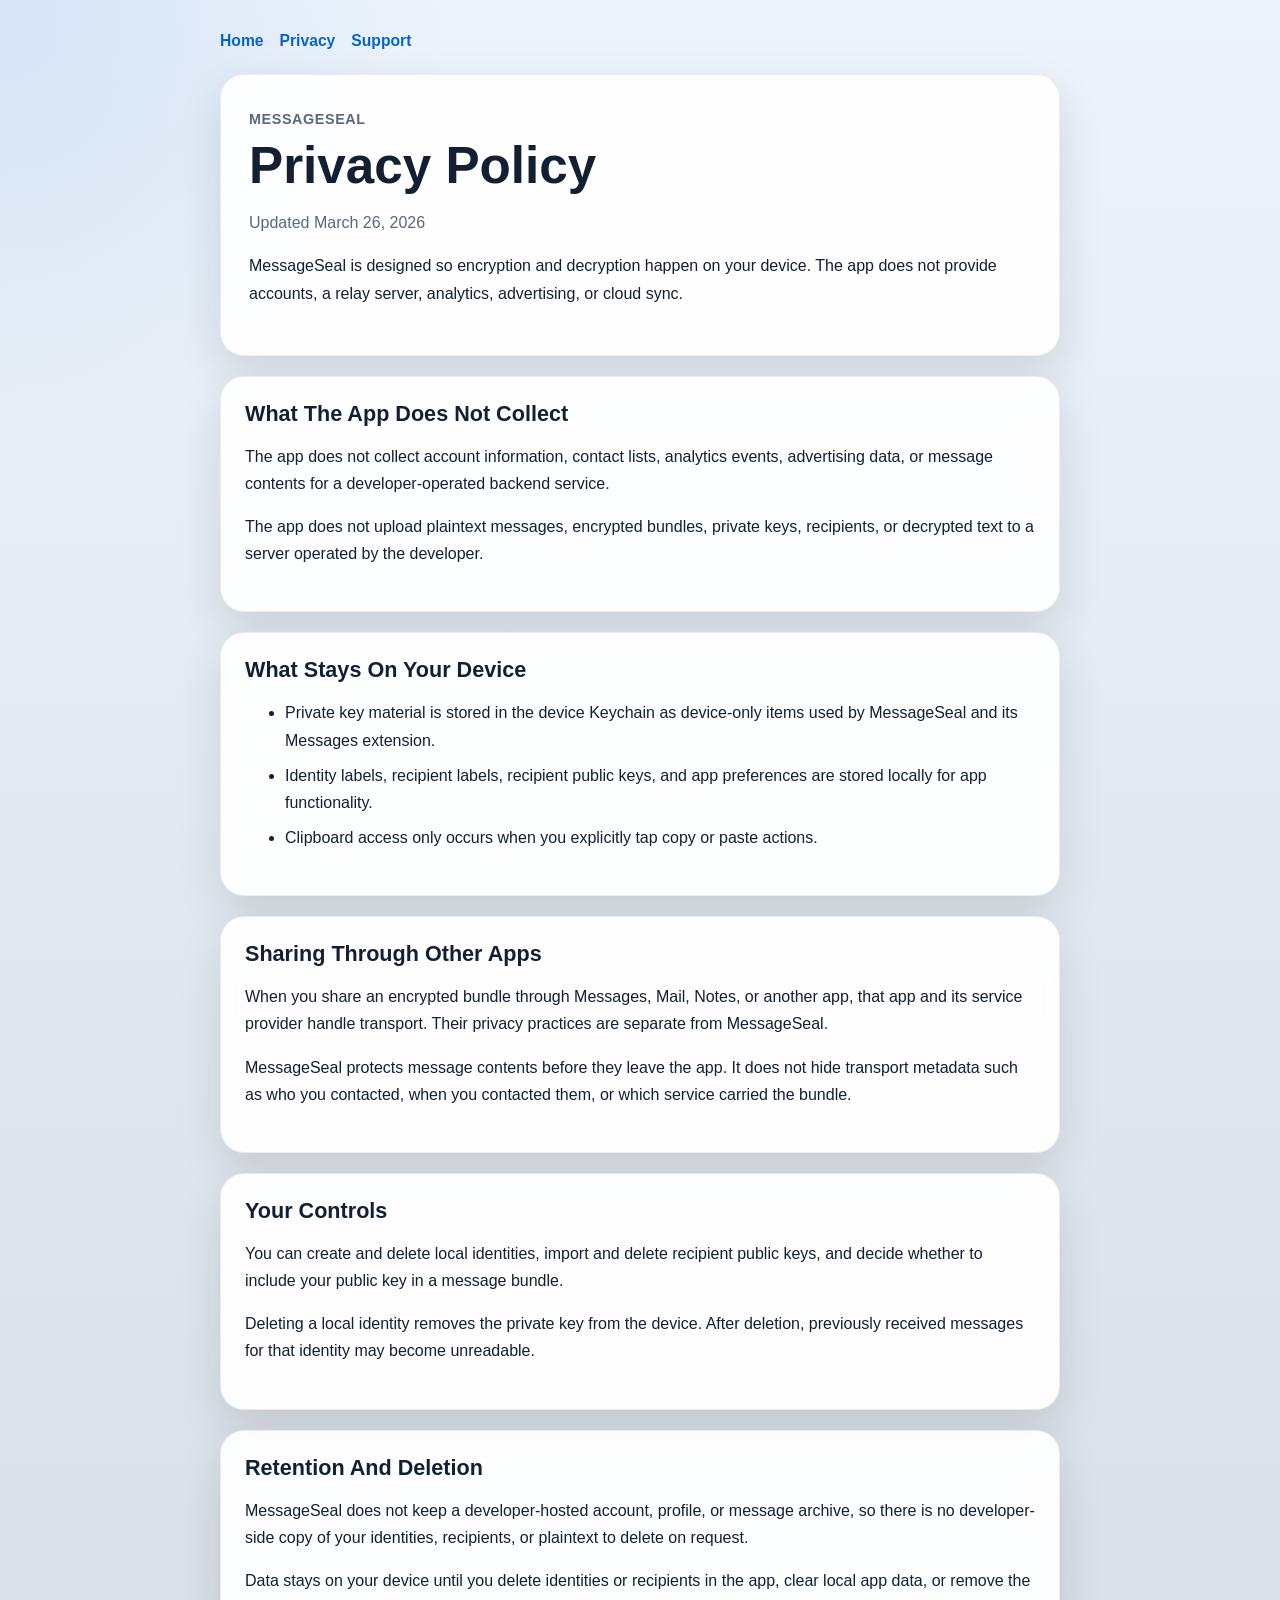
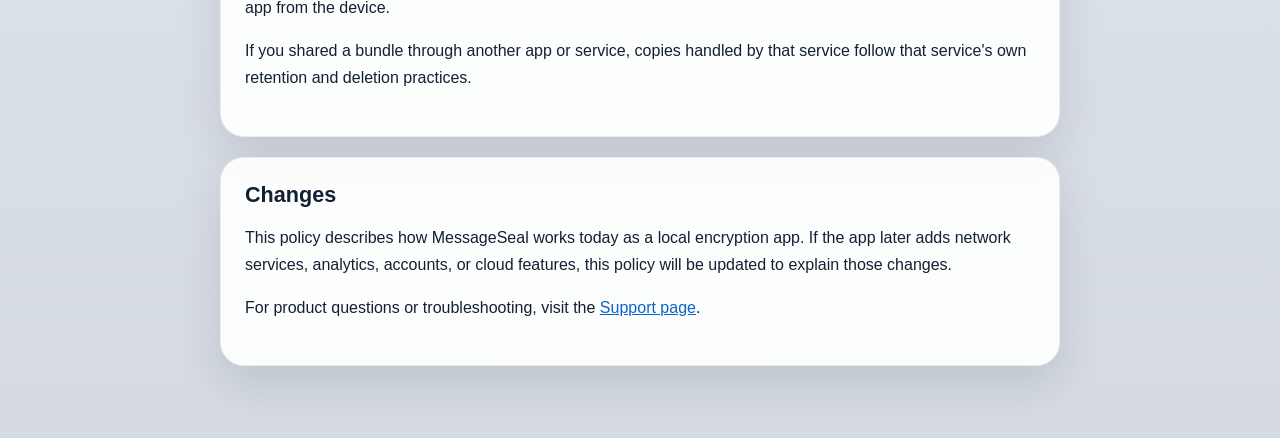
==== privacy/index.html @ fc8b4c24 "init commit" ====
<!doctype html>
<html lang="en">
<head>
  <meta charset="utf-8">
  <meta name="viewport" content="width=device-width, initial-scale=1">
  <title>MessageSeal Privacy Policy</title>
  <meta name="description" content="Privacy policy for MessageSeal.">
  <link rel="stylesheet" href="../site.css">
</head>
<body>
  <main>
    <nav class="nav" aria-label="Primary">
      <a href="../">Home</a>
      <a href="./">Privacy</a>
      <a href="../support/">Support</a>
    </nav>

    <section class="hero">
      <p class="eyebrow">MessageSeal</p>
      <h1>Privacy Policy</h1>
      <p class="muted">Updated March 26, 2026</p>
      <p>MessageSeal is designed so encryption and decryption happen on your device. The app does not provide accounts, a relay server, analytics, advertising, or cloud sync.</p>
    </section>

    <section class="card">
      <h2>What The App Does Not Collect</h2>
      <p>The app does not collect account information, contact lists, analytics events, advertising data, or message contents for a developer-operated backend service.</p>
      <p>The app does not upload plaintext messages, encrypted bundles, private keys, recipients, or decrypted text to a server operated by the developer.</p>
    </section>

    <section class="card">
      <h2>What Stays On Your Device</h2>
      <ul class="list-tight">
        <li>Private key material is stored in the device Keychain as device-only items used by MessageSeal and its Messages extension.</li>
        <li>Identity labels, recipient labels, recipient public keys, and app preferences are stored locally for app functionality.</li>
        <li>Clipboard access only occurs when you explicitly tap copy or paste actions.</li>
      </ul>
    </section>

    <section class="card">
      <h2>Sharing Through Other Apps</h2>
      <p>When you share an encrypted bundle through Messages, Mail, Notes, or another app, that app and its service provider handle transport. Their privacy practices are separate from MessageSeal.</p>
      <p>MessageSeal protects message contents before they leave the app. It does not hide transport metadata such as who you contacted, when you contacted them, or which service carried the bundle.</p>
    </section>

    <section class="card">
      <h2>Your Controls</h2>
      <p>You can create and delete local identities, import and delete recipient public keys, and decide whether to include your public key in a message bundle.</p>
      <p>Deleting a local identity removes the private key from the device. After deletion, previously received messages for that identity may become unreadable.</p>
    </section>

    <section class="card">
      <h2>Retention And Deletion</h2>
      <p>MessageSeal does not keep a developer-hosted account, profile, or message archive, so there is no developer-side copy of your identities, recipients, or plaintext to delete on request.</p>
      <p>Data stays on your device until you delete identities or recipients in the app, clear local app data, or remove the app from the device.</p>
      <p>If you shared a bundle through another app or service, copies handled by that service follow that service's own retention and deletion practices.</p>
    </section>

    <section class="card">
      <h2>Changes</h2>
      <p>This policy describes how MessageSeal works today as a local encryption app. If the app later adds network services, analytics, accounts, or cloud features, this policy will be updated to explain those changes.</p>
      <p>For product questions or troubleshooting, visit the <a href="../support/">Support page</a>.</p>
    </section>
  </main>
</body>
</html>
---- site.css ----
:root {
  color-scheme: light dark;
  --bg: #edf3fb;
  --bg-accent: rgba(54, 126, 219, 0.12);
  --card: rgba(255, 255, 255, 0.92);
  --card-border: rgba(22, 32, 51, 0.08);
  --text: #132033;
  --muted: #5b677a;
  --link: #0a63c7;
  --link-strong: #084ea0;
  --shadow: 0 18px 44px rgba(16, 28, 44, 0.12);
}

@media (prefers-color-scheme: dark) {
  :root {
    --bg: #0d1522;
    --bg-accent: rgba(90, 155, 255, 0.18);
    --card: rgba(19, 31, 49, 0.92);
    --card-border: rgba(255, 255, 255, 0.09);
    --text: #f4f7fb;
    --muted: #c0cad8;
    --link: #83b7ff;
    --link-strong: #b8d5ff;
    --shadow: 0 24px 60px rgba(0, 0, 0, 0.35);
  }
}

* {
  box-sizing: border-box;
}

html {
  min-height: 100%;
}

body {
  margin: 0;
  min-height: 100%;
  font-family: -apple-system, BlinkMacSystemFont, "Segoe UI", sans-serif;
  color: var(--text);
  background:
    radial-gradient(circle at top left, var(--bg-accent), transparent 28rem),
    linear-gradient(180deg, var(--bg), color-mix(in srgb, var(--bg) 90%, black 10%));
}

a {
  color: var(--link);
}

a:hover {
  color: var(--link-strong);
}

main {
  max-width: 880px;
  margin: 0 auto;
  padding: 32px 20px 72px;
}

.nav {
  display: flex;
  gap: 16px;
  flex-wrap: wrap;
  margin-bottom: 24px;
  font-size: 0.98rem;
}

.nav a {
  text-decoration: none;
  font-weight: 600;
}

.hero,
.card {
  background: var(--card);
  border: 1px solid var(--card-border);
  border-radius: 24px;
  box-shadow: var(--shadow);
  backdrop-filter: blur(16px);
}

.hero {
  padding: 32px 28px;
  margin-bottom: 20px;
}

.card {
  padding: 24px 24px 28px;
  margin-top: 20px;
}

.eyebrow {
  margin: 0 0 8px;
  font-size: 0.9rem;
  font-weight: 700;
  letter-spacing: 0.04em;
  text-transform: uppercase;
  color: var(--muted);
}

h1 {
  margin: 0 0 12px;
  font-size: clamp(2rem, 4vw, 3.2rem);
  line-height: 1.05;
}

h2 {
  margin: 0 0 12px;
  font-size: 1.35rem;
  line-height: 1.2;
}

h3 {
  margin-top: 20px;
  margin-bottom: 10px;
  font-size: 1.05rem;
}

p,
li {
  line-height: 1.7;
  color: var(--text);
}

.muted {
  color: var(--muted);
}

.grid {
  display: grid;
  grid-template-columns: repeat(auto-fit, minmax(240px, 1fr));
  gap: 16px;
}

.pill {
  display: inline-block;
  margin-top: 8px;
  padding: 8px 12px;
  border-radius: 999px;
  background: color-mix(in srgb, var(--link) 12%, transparent);
  color: var(--link-strong);
  font-weight: 600;
  text-decoration: none;
}

.list-tight li + li {
  margin-top: 8px;
}

.footer {
  margin-top: 28px;
  font-size: 0.95rem;
  color: var(--muted);
}

code {
  font-family: ui-monospace, SFMono-Regular, Menlo, monospace;
  font-size: 0.96em;
}
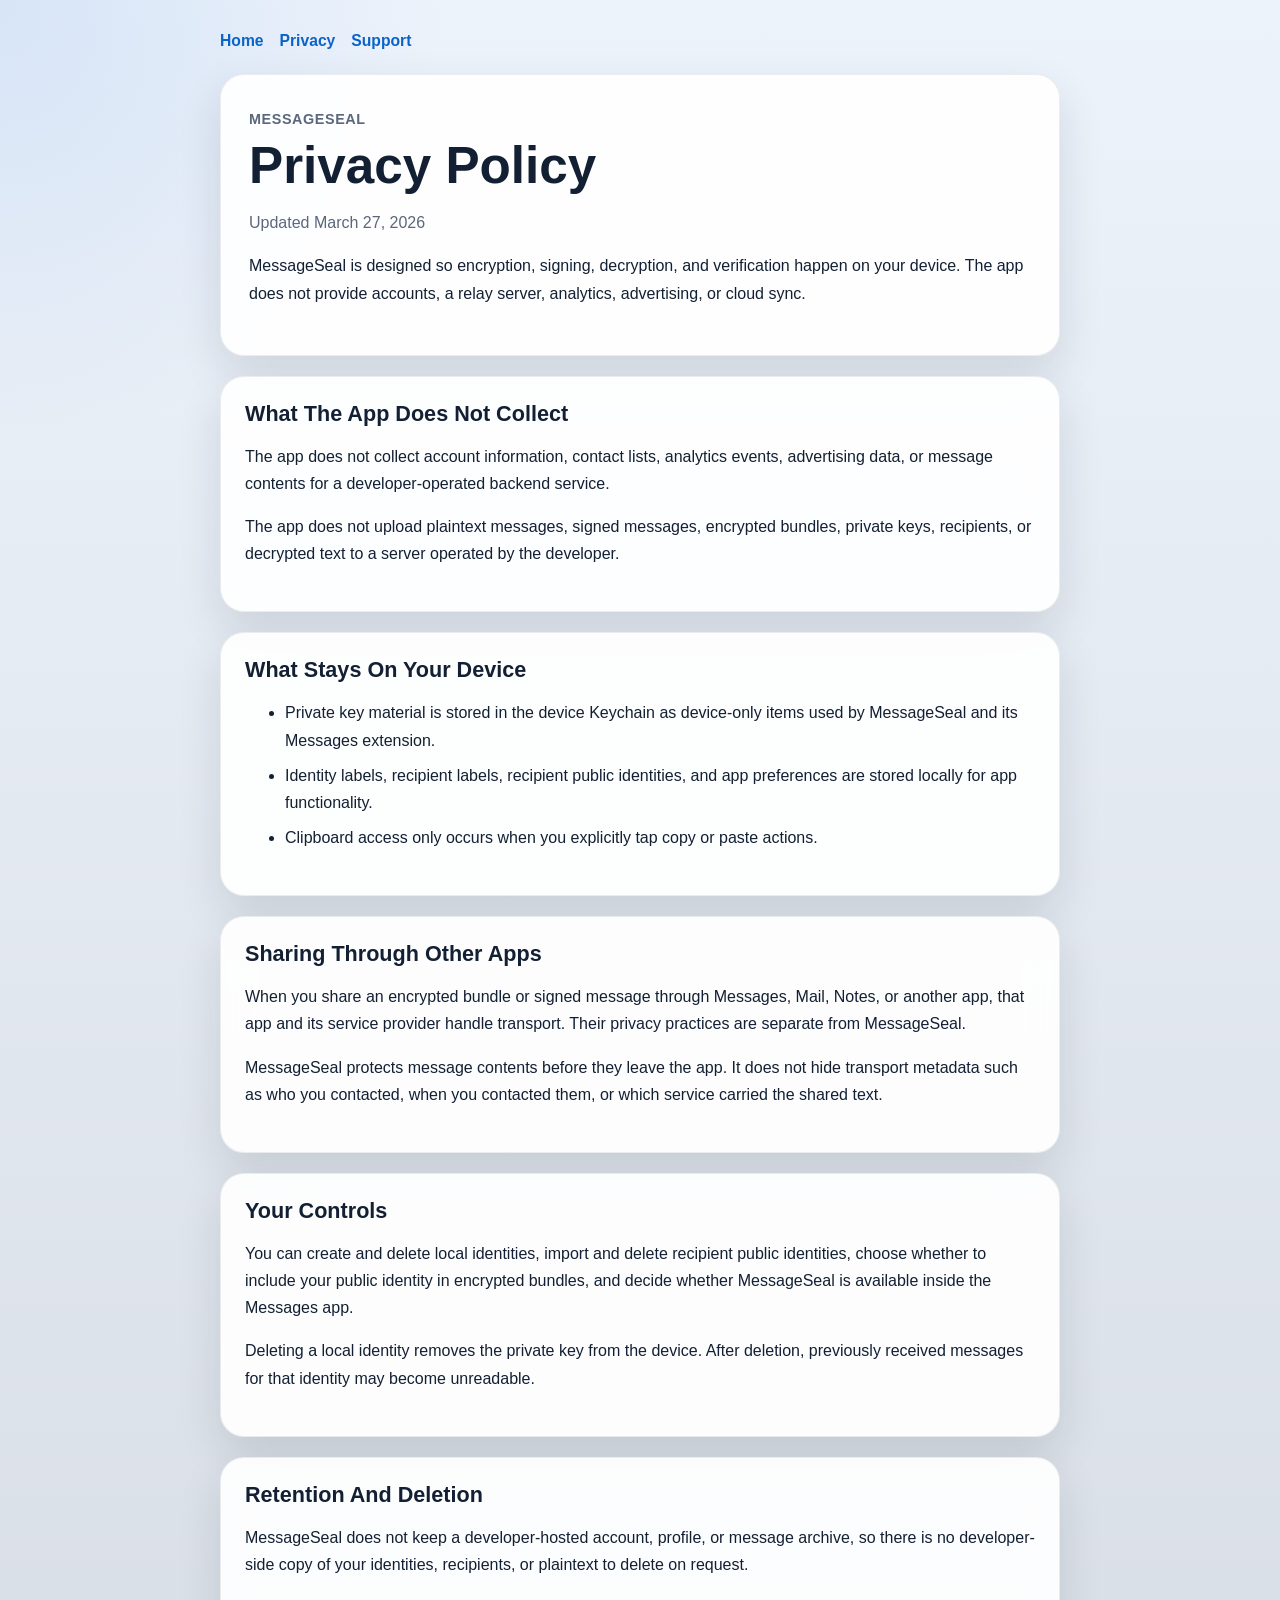
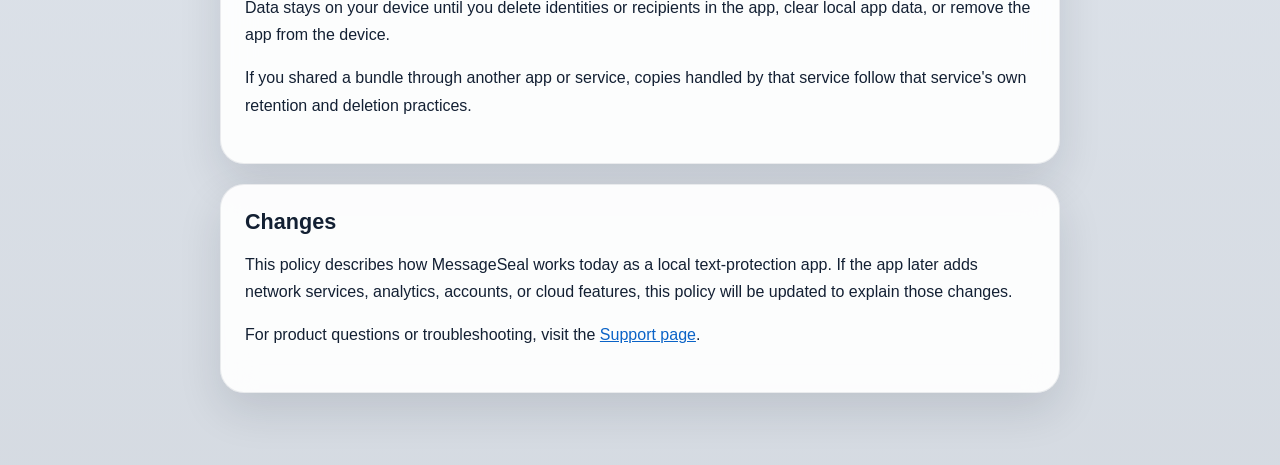
==== commit 6e14b7d9: "v1.1.0 docs" ====
--- a/privacy/index.html
+++ b/privacy/index.html
@@ -18,34 +18,34 @@
     <section class="hero">
       <p class="eyebrow">MessageSeal</p>
       <h1>Privacy Policy</h1>
-      <p class="muted">Updated March 26, 2026</p>
-      <p>MessageSeal is designed so encryption and decryption happen on your device. The app does not provide accounts, a relay server, analytics, advertising, or cloud sync.</p>
+      <p class="muted">Updated March 27, 2026</p>
+      <p>MessageSeal is designed so encryption, signing, decryption, and verification happen on your device. The app does not provide accounts, a relay server, analytics, advertising, or cloud sync.</p>
     </section>
 
     <section class="card">
       <h2>What The App Does Not Collect</h2>
       <p>The app does not collect account information, contact lists, analytics events, advertising data, or message contents for a developer-operated backend service.</p>
-      <p>The app does not upload plaintext messages, encrypted bundles, private keys, recipients, or decrypted text to a server operated by the developer.</p>
+      <p>The app does not upload plaintext messages, signed messages, encrypted bundles, private keys, recipients, or decrypted text to a server operated by the developer.</p>
     </section>
 
     <section class="card">
       <h2>What Stays On Your Device</h2>
       <ul class="list-tight">
         <li>Private key material is stored in the device Keychain as device-only items used by MessageSeal and its Messages extension.</li>
-        <li>Identity labels, recipient labels, recipient public keys, and app preferences are stored locally for app functionality.</li>
+        <li>Identity labels, recipient labels, recipient public identities, and app preferences are stored locally for app functionality.</li>
         <li>Clipboard access only occurs when you explicitly tap copy or paste actions.</li>
       </ul>
     </section>
 
     <section class="card">
       <h2>Sharing Through Other Apps</h2>
-      <p>When you share an encrypted bundle through Messages, Mail, Notes, or another app, that app and its service provider handle transport. Their privacy practices are separate from MessageSeal.</p>
-      <p>MessageSeal protects message contents before they leave the app. It does not hide transport metadata such as who you contacted, when you contacted them, or which service carried the bundle.</p>
+      <p>When you share an encrypted bundle or signed message through Messages, Mail, Notes, or another app, that app and its service provider handle transport. Their privacy practices are separate from MessageSeal.</p>
+      <p>MessageSeal protects message contents before they leave the app. It does not hide transport metadata such as who you contacted, when you contacted them, or which service carried the shared text.</p>
     </section>
 
     <section class="card">
       <h2>Your Controls</h2>
-      <p>You can create and delete local identities, import and delete recipient public keys, and decide whether to include your public key in a message bundle.</p>
+      <p>You can create and delete local identities, import and delete recipient public identities, choose whether to include your public identity in encrypted bundles, and decide whether MessageSeal is available inside the Messages app.</p>
       <p>Deleting a local identity removes the private key from the device. After deletion, previously received messages for that identity may become unreadable.</p>
     </section>
 
@@ -58,7 +58,7 @@
 
     <section class="card">
       <h2>Changes</h2>
-      <p>This policy describes how MessageSeal works today as a local encryption app. If the app later adds network services, analytics, accounts, or cloud features, this policy will be updated to explain those changes.</p>
+      <p>This policy describes how MessageSeal works today as a local text-protection app. If the app later adds network services, analytics, accounts, or cloud features, this policy will be updated to explain those changes.</p>
       <p>For product questions or troubleshooting, visit the <a href="../support/">Support page</a>.</p>
     </section>
   </main>
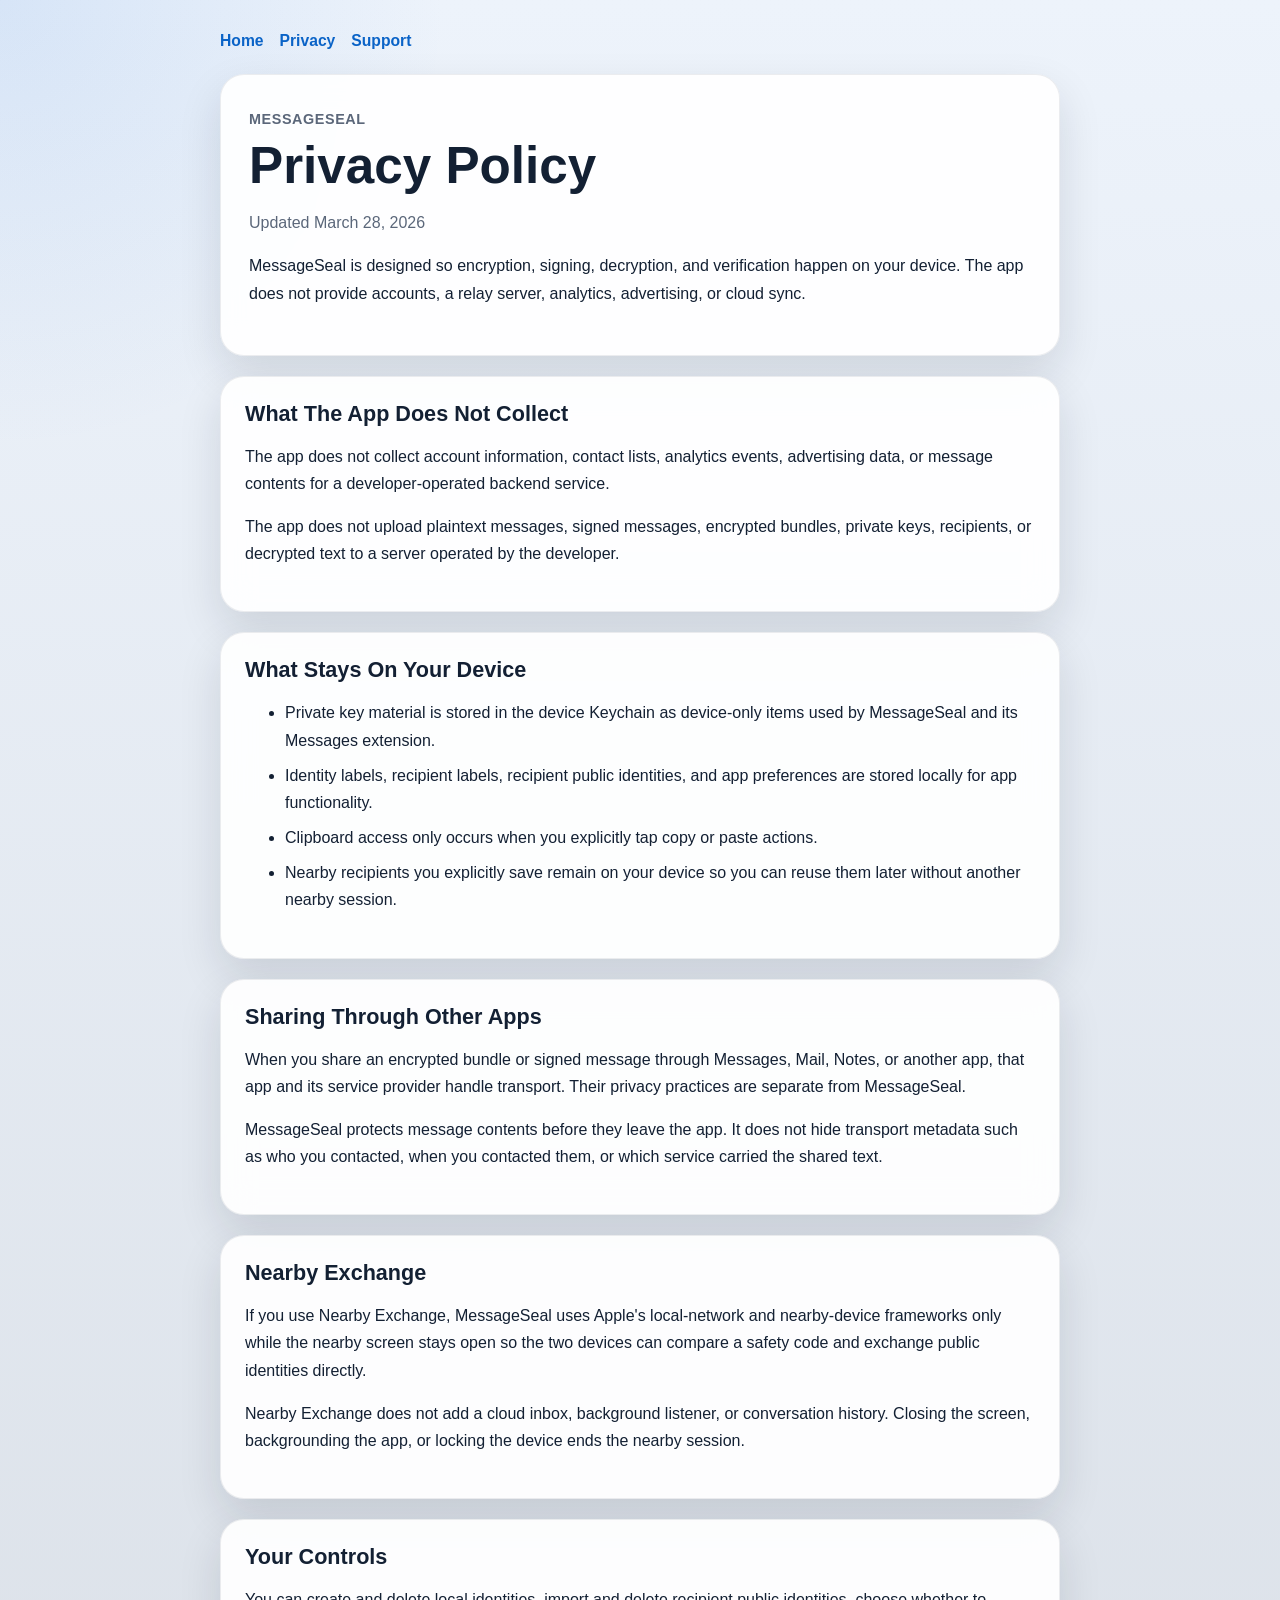
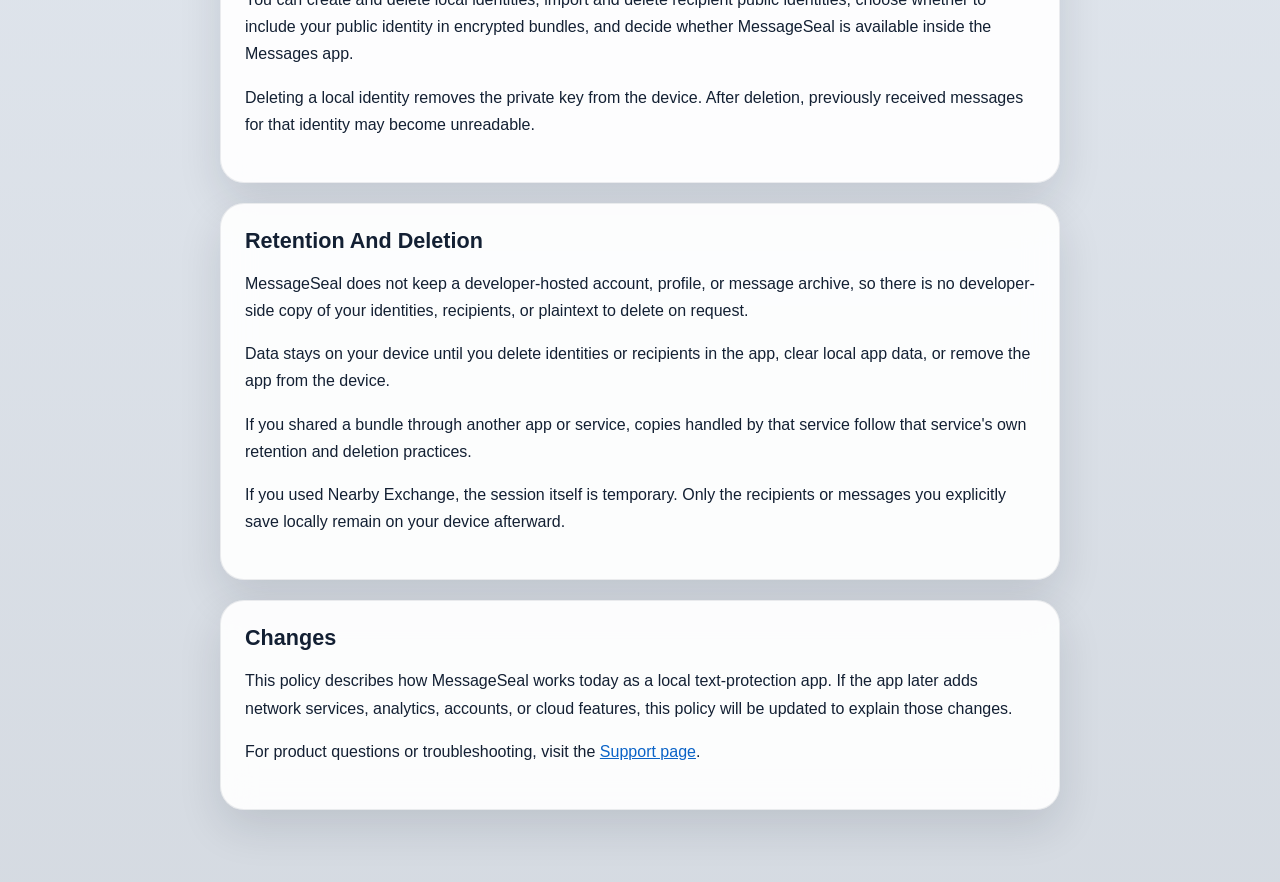
==== commit 7629c1a0: "v1.2.0" ====
--- a/privacy/index.html
+++ b/privacy/index.html
@@ -18,7 +18,7 @@
     <section class="hero">
       <p class="eyebrow">MessageSeal</p>
       <h1>Privacy Policy</h1>
-      <p class="muted">Updated March 27, 2026</p>
+      <p class="muted">Updated March 28, 2026</p>
       <p>MessageSeal is designed so encryption, signing, decryption, and verification happen on your device. The app does not provide accounts, a relay server, analytics, advertising, or cloud sync.</p>
     </section>
 
@@ -34,6 +34,7 @@
         <li>Private key material is stored in the device Keychain as device-only items used by MessageSeal and its Messages extension.</li>
         <li>Identity labels, recipient labels, recipient public identities, and app preferences are stored locally for app functionality.</li>
         <li>Clipboard access only occurs when you explicitly tap copy or paste actions.</li>
+        <li>Nearby recipients you explicitly save remain on your device so you can reuse them later without another nearby session.</li>
       </ul>
     </section>
 
@@ -41,6 +42,12 @@
       <h2>Sharing Through Other Apps</h2>
       <p>When you share an encrypted bundle or signed message through Messages, Mail, Notes, or another app, that app and its service provider handle transport. Their privacy practices are separate from MessageSeal.</p>
       <p>MessageSeal protects message contents before they leave the app. It does not hide transport metadata such as who you contacted, when you contacted them, or which service carried the shared text.</p>
+    </section>
+
+    <section class="card">
+      <h2>Nearby Exchange</h2>
+      <p>If you use Nearby Exchange, MessageSeal uses Apple's local-network and nearby-device frameworks only while the nearby screen stays open so the two devices can compare a safety code and exchange public identities directly.</p>
+      <p>Nearby Exchange does not add a cloud inbox, background listener, or conversation history. Closing the screen, backgrounding the app, or locking the device ends the nearby session.</p>
     </section>
 
     <section class="card">
@@ -54,6 +61,7 @@
       <p>MessageSeal does not keep a developer-hosted account, profile, or message archive, so there is no developer-side copy of your identities, recipients, or plaintext to delete on request.</p>
       <p>Data stays on your device until you delete identities or recipients in the app, clear local app data, or remove the app from the device.</p>
       <p>If you shared a bundle through another app or service, copies handled by that service follow that service's own retention and deletion practices.</p>
+      <p>If you used Nearby Exchange, the session itself is temporary. Only the recipients or messages you explicitly save locally remain on your device afterward.</p>
     </section>
 
     <section class="card">
